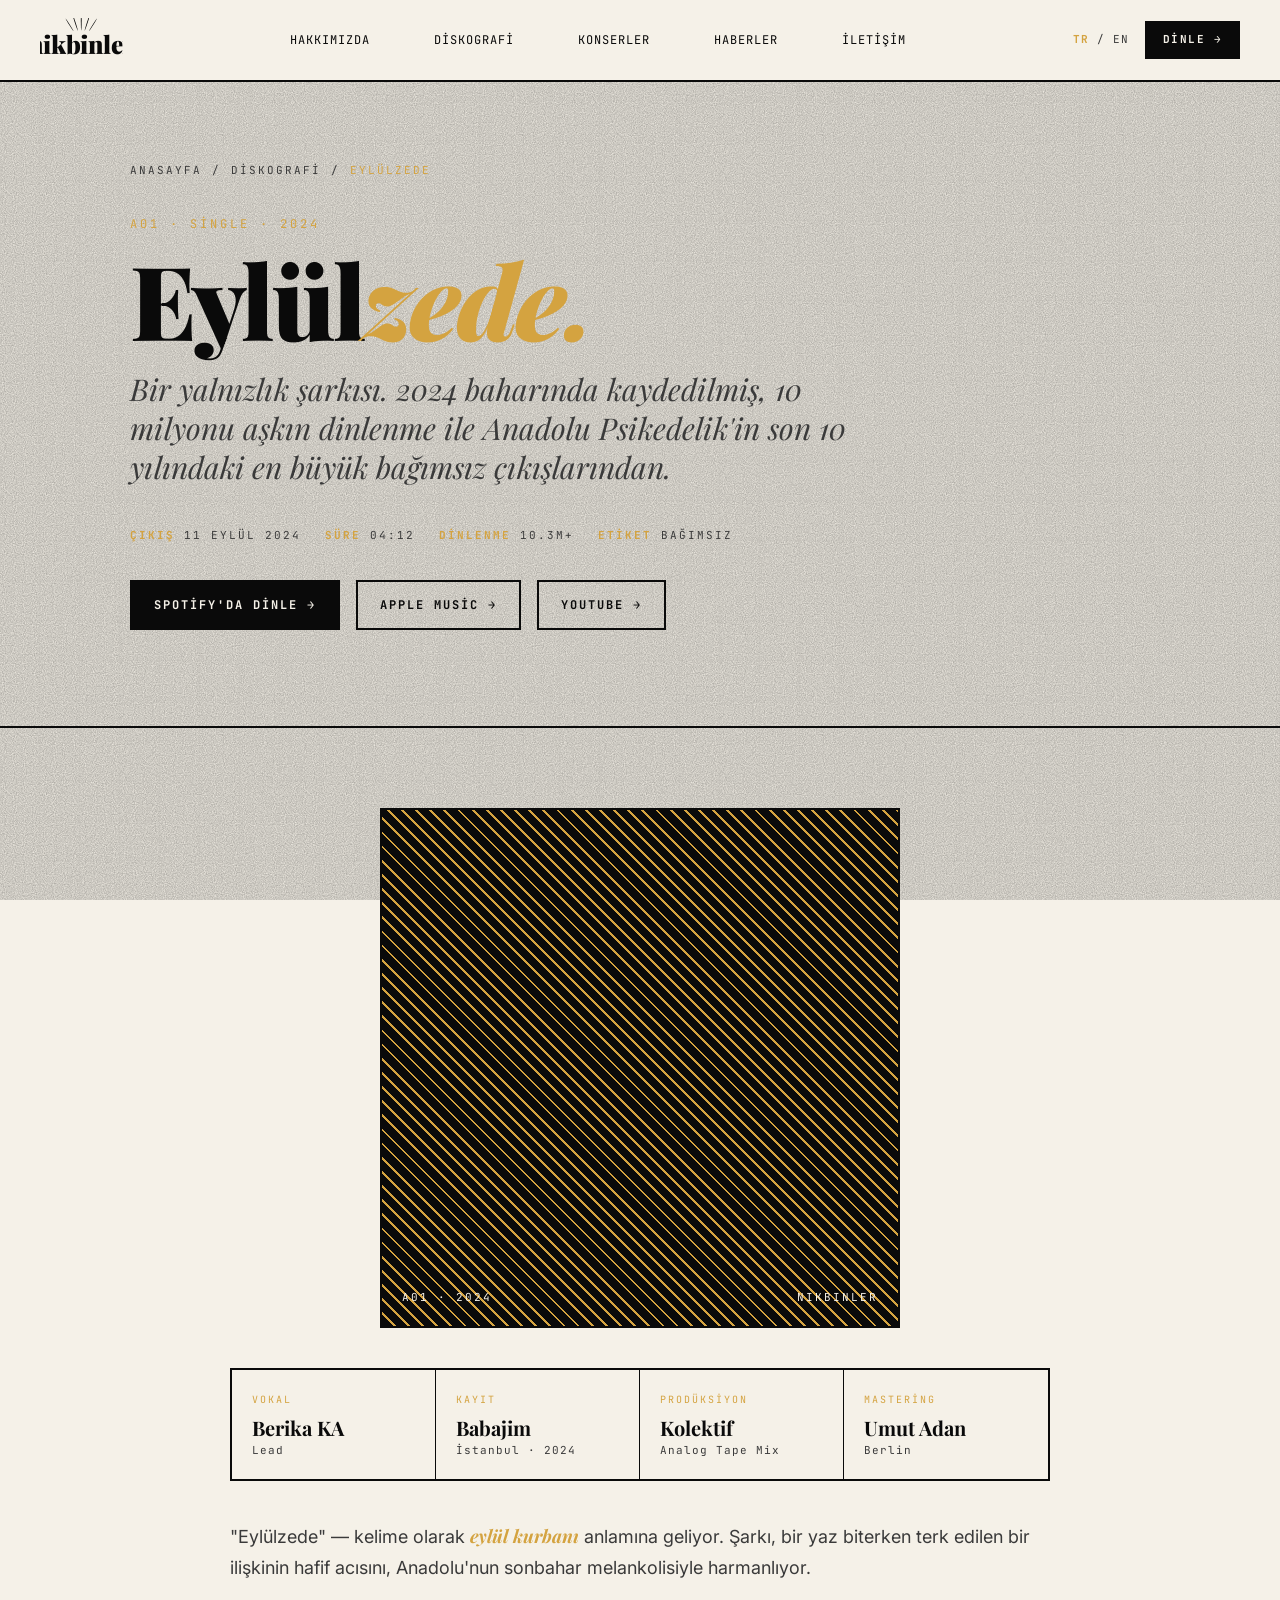
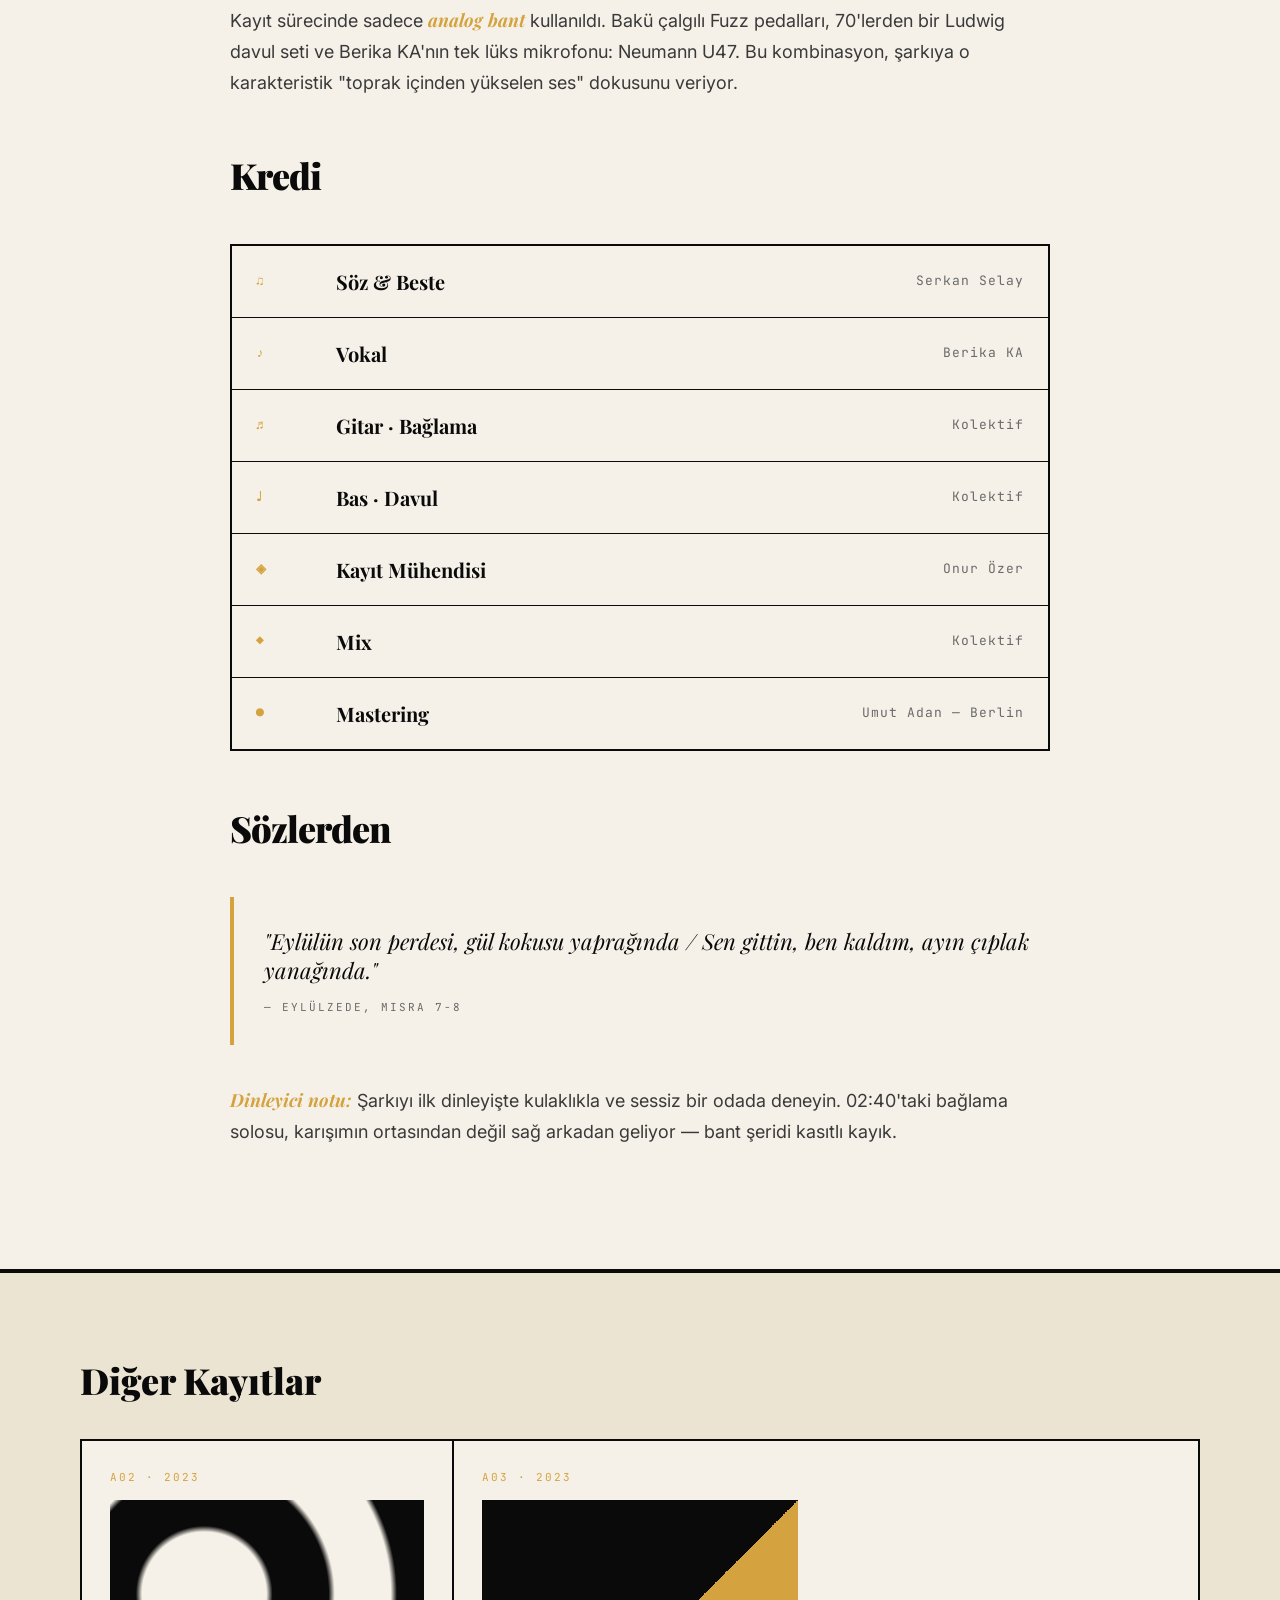
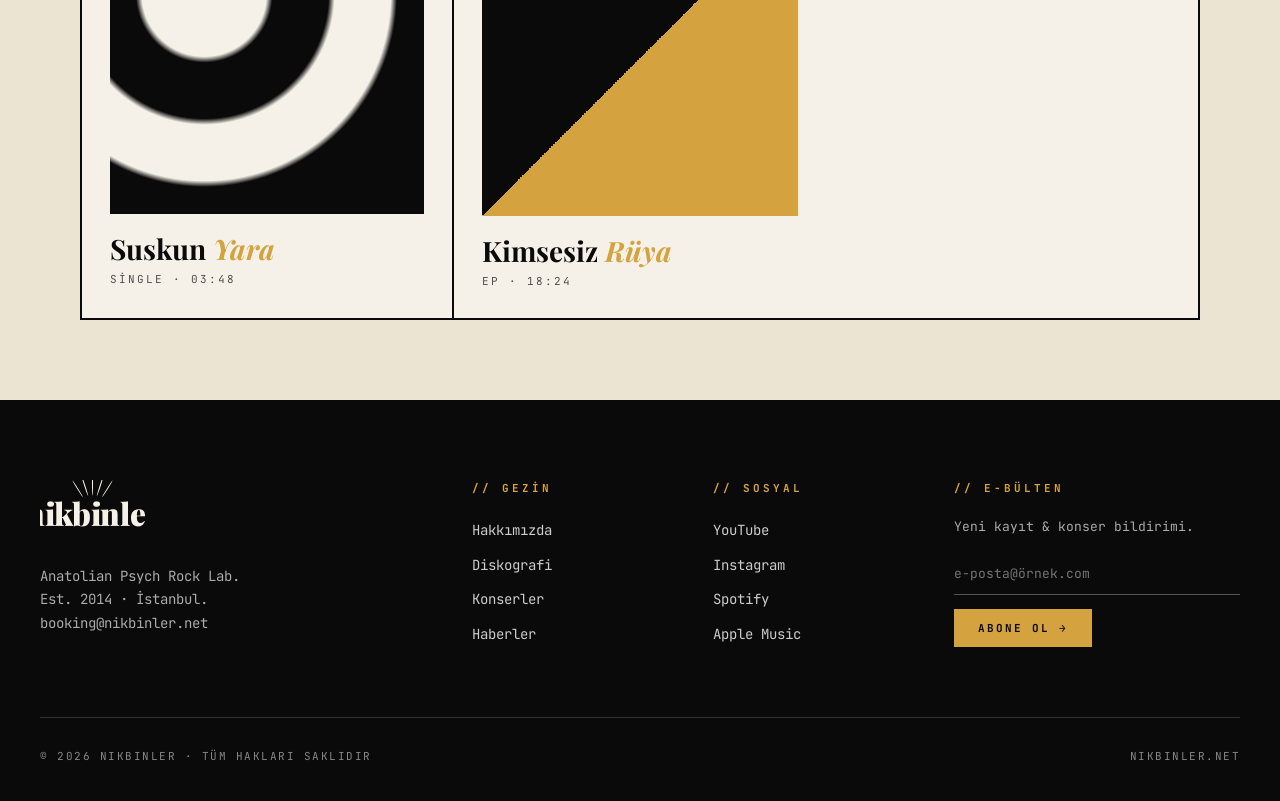
==== album/eylulzede.html @ 9ee7f10b "Add album detail pages (eylulzede, suskun-yara, kimsesiz-ruya)" ====
<!doctype html>
<html lang="tr">
<head>
<meta charset="utf-8">
<meta name="viewport" content="width=device-width,initial-scale=1">
<title>Eylülzede — Single 2024 · Nikbinler</title>
<meta name="description" content="Nikbinler — Eylülzede · Bir yalnızlık şarkısı. 2024 single, 10M+ dinlenme. Vokal: Berika KA.">
<link rel="preconnect" href="https://fonts.googleapis.com">
<link rel="preconnect" href="https://fonts.gstatic.com" crossorigin>
<link href="https://fonts.googleapis.com/css2?family=JetBrains+Mono:wght@400;500;700&family=Playfair+Display:ital,wght@0,700;0,900;1,700&family=Inter:wght@400;500&display=swap" rel="stylesheet">
<link rel="stylesheet" href="/shared/style.css">
</head>
<body>

<svg style="display:none" aria-hidden="true" xmlns="http://www.w3.org/2000/svg">
  <symbol id="nb-logo" viewBox="0 0 600 320">
    <g fill="currentColor" transform="translate(300 90)">
      <ellipse cx="0" cy="-70" rx="3" ry="70"/>
      <ellipse cx="-45" cy="-60" rx="3" ry="65" transform="rotate(-18 -45 -60)"/>
      <ellipse cx="45" cy="-60" rx="3" ry="65" transform="rotate(18 45 -60)"/>
      <ellipse cx="-85" cy="-40" rx="2.5" ry="55" transform="rotate(-32 -85 -40)"/>
      <ellipse cx="85" cy="-40" rx="2.5" ry="55" transform="rotate(32 85 -40)"/>
    </g>
    <text x="300" y="260" text-anchor="middle" fill="currentColor" font-family="'Alfa Slab One','Playfair Display',Georgia,serif" font-size="180" letter-spacing="-2" font-weight="900">nikbinler</text>
  </symbol>
</svg>

<nav>
  <div class="nav-inner">
    <a href="/" class="nav-logo" aria-label="Nikbinler"><svg viewBox="0 0 600 320"><use href="#nb-logo"/></svg></a>
    <div class="nav-menu" id="nav-menu">
      <a href="/#hakkimizda">Hakkımızda</a>
      <a href="/#diskografi">Diskografi</a>
      <a href="/#konserler">Konserler</a>
      <a href="/#haberler">Haberler</a>
      <a href="/#iletisim">İletişim</a>
    </div>
    <div class="nav-right">
      <span class="lang"><b>TR</b> / EN</span>
      <a href="/#dinle" class="nav-cta">Dinle →</a>
    </div>
    <button class="nav-toggle" aria-label="Menüyü aç/kapat" aria-expanded="false" aria-controls="nav-menu"><span></span><span></span><span></span></button>
  </div>
</nav>

<section class="detail-hero">
  <div class="container">
    <div class="breadcrumb"><a href="/">Anasayfa</a> / <a href="/#diskografi">Diskografi</a> / <span>Eylülzede</span></div>
    <div class="detail-kicker">A01 · Single · 2024</div>
    <h1 class="detail-title">Eylül<i>zede.</i></h1>
    <p class="detail-sub">Bir yalnızlık şarkısı. 2024 baharında kaydedilmiş, 10 milyonu aşkın dinlenme ile Anadolu Psikedelik'in son 10 yılındaki en büyük bağımsız çıkışlarından.</p>
    <div class="meta-row">
      <span><b>ÇIKIŞ</b> 11 Eylül 2024</span>
      <span><b>SÜRE</b> 04:12</span>
      <span><b>DİNLENME</b> 10.3M+</span>
      <span><b>ETİKET</b> Bağımsız</span>
    </div>
    <div class="cta-row">
      <a href="https://open.spotify.com" target="_blank" rel="noopener" class="primary">Spotify'da Dinle →</a>
      <a href="https://music.apple.com" target="_blank" rel="noopener">Apple Music →</a>
      <a href="https://youtube.com" target="_blank" rel="noopener">YouTube →</a>
    </div>
  </div>
</section>

<section class="detail-body">
  <div class="container">
    <div class="big-cover" style="background:repeating-linear-gradient(45deg,var(--ink),var(--ink) 8px,var(--accent) 8px,var(--accent) 10px)">
      <div class="lbl"><span>A01 · 2024</span><span>NIKBINLER</span></div>
    </div>

    <div class="info-grid">
      <div class="info-cell"><div class="k">Vokal</div><div class="v">Berika KA<small>Lead</small></div></div>
      <div class="info-cell"><div class="k">Kayıt</div><div class="v">Babajim<small>İstanbul · 2024</small></div></div>
      <div class="info-cell"><div class="k">Prodüksiyon</div><div class="v">Kolektif<small>Analog Tape Mix</small></div></div>
      <div class="info-cell"><div class="k">Mastering</div><div class="v">Umut Adan<small>Berlin</small></div></div>
    </div>

    <p>"Eylülzede" — kelime olarak <i>eylül kurbanı</i> anlamına geliyor. Şarkı, bir yaz biterken terk edilen bir ilişkinin hafif acısını, Anadolu'nun sonbahar melankolisiyle harmanlıyor.</p>
    <p>Kayıt sürecinde sadece <i>analog bant</i> kullanıldı. Bakü çalgılı Fuzz pedalları, 70'lerden bir Ludwig davul seti ve Berika KA'nın tek lüks mikrofonu: Neumann U47. Bu kombinasyon, şarkıya o karakteristik "toprak içinden yükselen ses" dokusunu veriyor.</p>

    <h3>Kredi</h3>
    <ul class="tracklist">
      <li><span class="tn">♫</span><span class="tt">Söz & Beste</span><span class="td">Serkan Selay</span></li>
      <li><span class="tn">♪</span><span class="tt">Vokal</span><span class="td">Berika KA</span></li>
      <li><span class="tn">♬</span><span class="tt">Gitar · Bağlama</span><span class="td">Kolektif</span></li>
      <li><span class="tn">♩</span><span class="tt">Bas · Davul</span><span class="td">Kolektif</span></li>
      <li><span class="tn">◈</span><span class="tt">Kayıt Mühendisi</span><span class="td">Onur Özer</span></li>
      <li><span class="tn">◆</span><span class="tt">Mix</span><span class="td">Kolektif</span></li>
      <li><span class="tn">●</span><span class="tt">Mastering</span><span class="td">Umut Adan — Berlin</span></li>
    </ul>

    <h3>Sözlerden</h3>
    <blockquote class="pull-quote">"Eylülün son perdesi, gül kokusu yaprağında / Sen gittin, ben kaldım, ayın çıplak yanağında."<footer>— Eylülzede, mısra 7-8</footer></blockquote>

    <p><i>Dinleyici notu:</i> Şarkıyı ilk dinleyişte kulaklıkla ve sessiz bir odada deneyin. 02:40'taki bağlama solosu, karışımın ortasından değil sağ arkadan geliyor — bant şeridi kasıtlı kayık.</p>
  </div>
</section>

<div class="related">
  <div class="container">
    <h3>Diğer Kayıtlar</h3>
    <div class="related-grid albums" style="margin-top:30px">
      <a href="/album/suskun-yara" class="album"><div class="album-num">A02 · 2023</div><div class="album-cover cov2"></div><div class="album-title">Suskun <i>Yara</i></div><div class="album-meta">Single · 03:48</div></a>
      <a href="/album/kimsesiz-ruya" class="album"><div class="album-num">A03 · 2023</div><div class="album-cover cov3"></div><div class="album-title">Kimsesiz <i>Rüya</i></div><div class="album-meta">EP · 18:24</div></a>
    </div>
  </div>
</div>

<footer>
  <div class="footer-grid">
    <div class="footer-brand">
      <svg viewBox="0 0 600 320"><use href="#nb-logo"/></svg>
      <p>Anatolian Psych Rock Lab.<br>Est. 2014 · İstanbul.<br>booking@nikbinler.net</p>
    </div>
    <div><h5>// Gezin</h5><ul><li><a href="/#hakkimizda">Hakkımızda</a></li><li><a href="/#diskografi">Diskografi</a></li><li><a href="/#konserler">Konserler</a></li><li><a href="/#haberler">Haberler</a></li></ul></div>
    <div><h5>// Sosyal</h5><ul><li><a href="https://youtube.com/@nikbinler" target="_blank" rel="noopener">YouTube</a></li><li><a href="https://instagram.com/nikbinlerband" target="_blank" rel="noopener">Instagram</a></li><li><a href="#">Spotify</a></li><li><a href="#">Apple Music</a></li></ul></div>
    <div class="newsletter"><h5>// E-Bülten</h5><p style="font-size:13px;color:#aaa;margin-bottom:16px;font-family:'JetBrains Mono',monospace">Yeni kayıt & konser bildirimi.</p><input type="email" placeholder="e-posta@örnek.com"><button>Abone Ol →</button></div>
  </div>
  <div class="copyright"><span>© 2026 NIKBINLER · TÜM HAKLARI SAKLIDIR</span><span>NIKBINLER.NET</span></div>
</footer>

<script>
(function(){var b=document.querySelector('.nav-toggle'),m=document.getElementById('nav-menu');if(!b||!m)return;b.addEventListener('click',function(){var o=m.classList.toggle('open');b.setAttribute('aria-expanded',o?'true':'false');});m.querySelectorAll('a').forEach(function(a){a.addEventListener('click',function(){m.classList.remove('open');b.setAttribute('aria-expanded','false');});});})();
</script>

</body>
</html>
---- shared/style.css ----
:root{
  --paper:#f5f1e8;
  --paper2:#ebe4d2;
  --ink:#0a0a0a;
  --ink-dim:#3a3a3a;
  --ink-light:#6a6a6a;
  --accent:#d4a340;
  --accent-hi:#e87a2f;
  --tape:#f0d98a;
}
*{box-sizing:border-box;margin:0;padding:0}
html{scroll-behavior:smooth}
body{background:var(--paper);color:var(--ink);font-family:'Inter',system-ui,sans-serif;font-weight:400;line-height:1.55;overflow-x:hidden;position:relative}
body::before{content:"";position:fixed;inset:0;background-image:url("/shared/img/noise.svg"),repeating-linear-gradient(0deg,transparent 0,transparent 39px,rgba(10,10,10,.04) 39px,rgba(10,10,10,.04) 40px),repeating-linear-gradient(90deg,transparent 0,transparent 39px,rgba(10,10,10,.04) 39px,rgba(10,10,10,.04) 40px);opacity:.6;pointer-events:none;z-index:1;mix-blend-mode:multiply}
a{color:inherit;text-decoration:none}
img{max-width:100%;display:block}
.container{max-width:1320px;margin:0 auto;padding:0 40px;position:relative;z-index:2}

nav{position:sticky;top:0;z-index:100;background:var(--paper);border-bottom:2px solid var(--ink)}
.nav-inner{display:grid;grid-template-columns:auto 1fr auto;gap:40px;align-items:center;padding:18px 40px;max-width:1400px;margin:0 auto}
.nav-logo{color:var(--ink);height:44px}
.nav-logo svg{height:100%;width:auto}
.nav-menu{display:flex;gap:32px;align-items:center;justify-content:center}
.nav-menu a{font-family:'JetBrains Mono',monospace;font-size:12px;letter-spacing:1px;text-transform:uppercase;color:var(--ink);transition:color .15s;position:relative}
.nav-menu a::before{content:"[ ";color:var(--accent);opacity:0;transition:opacity .15s}
.nav-menu a::after{content:" ]";color:var(--accent);opacity:0;transition:opacity .15s}
.nav-menu a:hover::before,.nav-menu a:hover::after{opacity:1}
.nav-right{display:flex;gap:16px;align-items:center}
.nav-cta{background:var(--ink);color:var(--paper);padding:10px 18px;font-family:'JetBrains Mono',monospace;font-size:11px;letter-spacing:1.5px;text-transform:uppercase;font-weight:700}
.nav-cta:hover{background:var(--accent-hi);color:var(--ink)}
.lang{font-family:'JetBrains Mono',monospace;font-size:11px;color:var(--ink-dim);letter-spacing:1px}
.lang b{color:var(--accent)}
.nav-toggle{display:none;background:none;border:2px solid var(--ink);width:42px;height:42px;cursor:pointer;padding:0;position:relative}
.nav-toggle span{display:block;width:20px;height:2px;background:var(--ink);margin:4px auto;transition:transform .25s,opacity .2s}
.nav-toggle[aria-expanded="true"] span:nth-child(1){transform:translateY(6px) rotate(45deg)}
.nav-toggle[aria-expanded="true"] span:nth-child(2){opacity:0}
.nav-toggle[aria-expanded="true"] span:nth-child(3){transform:translateY(-6px) rotate(-45deg)}

.hero{min-height:92vh;display:grid;grid-template-columns:1fr 1fr;padding:60px 40px;position:relative;border-bottom:2px solid var(--ink);gap:60px}
.hero-left{display:flex;flex-direction:column;justify-content:space-between;padding-top:40px}
.hero-meta{font-family:'JetBrains Mono',monospace;font-size:12px;letter-spacing:1.5px;text-transform:uppercase;color:var(--ink-dim);line-height:2}
.hero-meta b{color:var(--accent)}
.hero h1{font-family:'Playfair Display',serif;font-weight:900;font-size:clamp(80px,14vw,220px);line-height:.85;color:var(--ink);letter-spacing:-.04em;margin:40px 0}
.hero h1 i{font-style:italic;color:var(--accent)}
.hero-right{background:var(--ink);color:var(--paper);padding:60px 50px;display:flex;flex-direction:column;justify-content:space-between;position:relative;overflow:hidden}
.hero-right::before{content:"";position:absolute;inset:0;background-image:url("/shared/img/noise.svg");opacity:.15;pointer-events:none}
.hero-tag{font-family:'JetBrains Mono',monospace;font-size:11px;letter-spacing:2px;text-transform:uppercase;color:var(--tape);margin-bottom:30px}
.hero-right h2{font-family:'Playfair Display',serif;font-weight:700;font-size:36px;line-height:1.15;margin-bottom:24px;font-style:italic}
.hero-right p{font-size:15px;color:#d8d3c4;line-height:1.7;margin-bottom:32px;max-width:420px}
.play-big{display:inline-flex;align-items:center;gap:14px;font-family:'JetBrains Mono',monospace;font-size:14px;letter-spacing:2px;text-transform:uppercase;color:var(--tape);border:1px solid var(--tape);padding:16px 24px;width:fit-content;transition:all .2s;position:relative;z-index:2}
.play-big:hover{background:var(--tape);color:var(--ink)}
.play-big svg{width:18px;height:18px}
.tape-strip{position:absolute;background:var(--tape);opacity:.75;mix-blend-mode:screen;padding:4px 10px;font-family:'JetBrains Mono',monospace;font-size:10px;letter-spacing:2px;color:var(--ink);font-weight:700;transform:rotate(-3deg)}

.runner{background:var(--ink);color:var(--paper);padding:12px 0;overflow:hidden;border-bottom:2px solid var(--ink)}
.runner-track{display:flex;gap:40px;white-space:nowrap;animation:slide 35s linear infinite;font-family:'JetBrains Mono',monospace;font-size:13px;letter-spacing:2px;text-transform:uppercase}
.runner-track span{display:inline-flex;align-items:center;gap:20px}
.runner-track span::after{content:"✕";color:var(--accent)}
@keyframes slide{to{transform:translateX(-50%)}}

section{padding:120px 40px;border-bottom:2px solid var(--ink);position:relative;z-index:2}
.section-head{display:grid;grid-template-columns:auto 1fr;gap:40px;align-items:baseline;margin-bottom:60px}
.section-num{font-family:'JetBrains Mono',monospace;font-size:14px;color:var(--accent);letter-spacing:2px}
.section-title{font-family:'Playfair Display',serif;font-weight:900;font-size:clamp(48px,7vw,96px);line-height:.95;color:var(--ink);letter-spacing:-.03em}
.section-title i{color:var(--accent);font-style:italic}

.about{display:grid;grid-template-columns:1fr 1.2fr;gap:80px;align-items:start;max-width:1320px;margin:0 auto}
.about-visual{aspect-ratio:3/4;background:var(--ink);position:relative;overflow:hidden}
.about-visual::before{content:"BERİKA KA · ANATOLIAN PSYCH";position:absolute;bottom:30px;left:30px;color:var(--paper);font-family:'JetBrains Mono',monospace;font-size:11px;letter-spacing:2px;z-index:3}
.about-visual::after{content:"";position:absolute;inset:0;background:linear-gradient(135deg,var(--ink),#2a1a08 50%,var(--accent-hi) 80%,var(--accent));opacity:.92;mix-blend-mode:screen}
.about-content p{font-size:18px;color:var(--ink-dim);margin-bottom:22px;max-width:600px}
.about-content p i{color:var(--accent);font-family:'Playfair Display',serif;font-weight:700}
.about-content .lede{font-family:'Playfair Display',serif;font-size:28px;line-height:1.3;color:var(--ink);font-style:italic;margin-bottom:32px;font-weight:700}
.pull-quote{margin:40px 0;padding:30px 0 30px 30px;border-left:4px solid var(--accent);font-family:'Playfair Display',serif;font-size:22px;font-style:italic;color:var(--ink);line-height:1.35}
.pull-quote footer{font-family:'JetBrains Mono',monospace;font-size:11px;letter-spacing:2px;text-transform:uppercase;color:var(--ink-light);margin-top:14px;font-style:normal;padding:0;background:none;border:none}

.albums{display:grid;grid-template-columns:repeat(3,1fr);gap:0;border:2px solid var(--ink)}
.album{padding:28px;border-right:2px solid var(--ink);transition:background .2s;position:relative;display:block;color:inherit}
.album:last-child{border-right:none}
.album:hover{background:var(--ink);color:var(--paper)}
.album-num{font-family:'JetBrains Mono',monospace;font-size:11px;color:var(--accent);letter-spacing:2px;margin-bottom:14px}
.album-cover{aspect-ratio:1;margin-bottom:20px;position:relative;overflow:hidden}
.cov1{background:repeating-linear-gradient(45deg,var(--ink),var(--ink) 8px,var(--accent) 8px,var(--accent) 10px)}
.cov2{background:radial-gradient(circle at 30% 30%,var(--paper),var(--paper) 20%,var(--ink) 22%,var(--ink) 40%,var(--paper) 42%,var(--paper) 60%,var(--ink) 62%)}
.cov3{background:linear-gradient(135deg,var(--ink) 0%,var(--ink) 50%,var(--accent) 50%,var(--accent) 100%)}
.album-title{font-family:'Playfair Display',serif;font-weight:700;font-size:28px;line-height:1.1;margin-bottom:6px}
.album-title i{color:var(--accent);font-style:italic}
.album:hover .album-title i{color:var(--tape)}
.album-meta{font-family:'JetBrains Mono',monospace;font-size:11px;letter-spacing:2px;text-transform:uppercase;color:inherit;opacity:.7}

.concerts-wrap{background:var(--paper2)}
.concert-list{border:2px solid var(--ink);background:var(--paper);margin-top:40px}
.concert{display:grid;grid-template-columns:80px 140px 1fr auto;gap:24px;padding:28px 28px;align-items:center;border-bottom:1px solid var(--ink);color:inherit}
.concert:last-child{border-bottom:none}
.concert:hover{background:var(--ink);color:var(--paper)}
.concert:hover .c-num,.concert:hover .c-date b{color:var(--accent)}
.c-num{font-family:'JetBrains Mono',monospace;font-size:12px;color:var(--accent);letter-spacing:2px}
.c-date{font-family:'JetBrains Mono',monospace;font-size:11px;letter-spacing:1.5px;text-transform:uppercase;line-height:1.3}
.c-date b{display:block;font-family:'Playfair Display',serif;font-weight:900;font-size:36px;color:var(--ink);letter-spacing:-1px;line-height:.9;margin-bottom:2px}
.c-info h4{font-family:'Playfair Display',serif;font-weight:700;font-size:22px;margin-bottom:4px}
.c-info p{font-family:'JetBrains Mono',monospace;font-size:11px;color:inherit;opacity:.7;letter-spacing:1px;text-transform:uppercase}
.c-btn{font-family:'JetBrains Mono',monospace;font-size:11px;letter-spacing:1.5px;text-transform:uppercase;padding:10px 18px;border:1px solid currentColor;font-weight:700}
.c-btn:hover{background:var(--accent-hi);border-color:var(--accent-hi);color:var(--ink)}

.news-grid{display:grid;grid-template-columns:repeat(3,1fr);gap:0;border:2px solid var(--ink)}
.news-card{padding:32px;border-right:2px solid var(--ink);transition:background .2s;display:block;color:inherit}
.news-card:last-child{border-right:none}
.news-card:hover{background:var(--ink);color:var(--paper)}
.news-tag{font-family:'JetBrains Mono',monospace;font-size:10px;letter-spacing:2px;text-transform:uppercase;color:var(--accent);margin-bottom:14px;padding-bottom:10px;border-bottom:1px solid currentColor;display:block}
.news-card h4{font-family:'Playfair Display',serif;font-weight:700;font-size:24px;line-height:1.2;margin-bottom:14px}
.news-card p{font-size:14px;color:inherit;opacity:.8}
.news-date{font-family:'JetBrains Mono',monospace;font-size:11px;color:inherit;opacity:.6;margin-top:18px;letter-spacing:1px}

footer{background:var(--ink);color:var(--paper);padding:80px 40px 36px;position:relative;z-index:2}
.footer-grid{max-width:1320px;margin:0 auto;display:grid;grid-template-columns:2fr 1fr 1fr 1.5fr;gap:50px}
.footer-brand svg{height:56px;color:var(--paper)}
.footer-brand p{color:#aaa;margin-top:22px;font-size:14px;max-width:280px;font-family:'JetBrains Mono',monospace;line-height:1.7}
footer h5{font-family:'JetBrains Mono',monospace;font-size:11px;letter-spacing:3px;text-transform:uppercase;color:var(--accent);margin-bottom:20px}
footer ul{list-style:none;display:flex;flex-direction:column;gap:10px}
footer li a{color:#ccc;font-size:14px;font-family:'JetBrains Mono',monospace;transition:color .15s}
footer li a:hover{color:var(--tape)}
.newsletter input{background:transparent;border:none;border-bottom:1px solid #555;padding:12px 0;color:var(--paper);width:100%;font-family:'JetBrains Mono',monospace;font-size:13px}
.newsletter input:focus{outline:none;border-color:var(--tape)}
.newsletter button{margin-top:14px;font-family:'JetBrains Mono',monospace;font-size:11px;letter-spacing:2px;text-transform:uppercase;background:var(--accent);color:var(--ink);border:none;padding:12px 24px;font-weight:700;cursor:pointer}
.newsletter button:hover{background:var(--accent-hi);color:var(--ink)}
.copyright{max-width:1320px;margin:70px auto 0;padding-top:30px;border-top:1px solid #333;display:flex;justify-content:space-between;color:#888;font-size:11px;font-family:'JetBrains Mono',monospace;letter-spacing:1.5px}

/* DETAIL PAGES */
.detail-hero{padding:80px 40px 60px;border-bottom:2px solid var(--ink);position:relative;z-index:2}
.detail-hero .container{max-width:1100px}
.breadcrumb{font-family:'JetBrains Mono',monospace;font-size:11px;letter-spacing:2px;text-transform:uppercase;color:var(--ink-dim);margin-bottom:36px;display:flex;gap:10px;flex-wrap:wrap}
.breadcrumb a{color:var(--ink-dim)}
.breadcrumb a:hover{color:var(--accent)}
.breadcrumb span{color:var(--accent)}
.detail-kicker{font-family:'JetBrains Mono',monospace;font-size:12px;letter-spacing:3px;text-transform:uppercase;color:var(--accent);margin-bottom:18px}
.detail-title{font-family:'Playfair Display',serif;font-weight:900;font-size:clamp(48px,8vw,120px);line-height:.92;letter-spacing:-.03em;margin-bottom:24px}
.detail-title i{color:var(--accent);font-style:italic}
.detail-sub{font-family:'Playfair Display',serif;font-style:italic;font-size:clamp(20px,2.4vw,30px);line-height:1.3;color:var(--ink-dim);max-width:780px;margin-bottom:40px}
.detail-body{padding:80px 40px 100px;position:relative;z-index:2}
.detail-body .container{max-width:900px}
.detail-body p{font-size:18px;line-height:1.7;color:var(--ink-dim);margin-bottom:22px}
.detail-body p i{color:var(--accent);font-family:'Playfair Display',serif;font-weight:700}
.detail-body h3{font-family:'Playfair Display',serif;font-weight:900;font-size:36px;margin:50px 0 20px;letter-spacing:-1px}

.info-grid{display:grid;grid-template-columns:repeat(4,1fr);gap:0;border:2px solid var(--ink);margin:40px 0}
.info-cell{padding:22px 20px;border-right:1px solid var(--ink)}
.info-cell:last-child{border-right:none}
.info-cell .k{font-family:'JetBrains Mono',monospace;font-size:10px;letter-spacing:2px;text-transform:uppercase;color:var(--accent);margin-bottom:8px}
.info-cell .v{font-family:'Playfair Display',serif;font-weight:700;font-size:20px;line-height:1.2;color:var(--ink)}
.info-cell .v small{font-family:'JetBrains Mono',monospace;font-size:11px;letter-spacing:1px;color:var(--ink-dim);font-weight:400;display:block;margin-top:4px}

.big-cover{aspect-ratio:1;margin:0 auto 40px;max-width:520px;position:relative;border:2px solid var(--ink)}
.big-cover .lbl{position:absolute;bottom:20px;left:20px;right:20px;color:var(--paper);font-family:'JetBrains Mono',monospace;font-size:11px;letter-spacing:2px;z-index:3;display:flex;justify-content:space-between}

.tracklist{border:2px solid var(--ink);margin:40px 0}
.tracklist li{display:grid;grid-template-columns:60px 1fr auto;gap:20px;padding:20px 24px;border-bottom:1px solid var(--ink);list-style:none;font-family:'JetBrains Mono',monospace;font-size:13px;letter-spacing:1px;align-items:center}
.tracklist li:last-child{border-bottom:none}
.tracklist .tn{color:var(--accent);font-weight:700}
.tracklist .tt{font-family:'Playfair Display',serif;font-size:20px;letter-spacing:0;font-weight:700;color:var(--ink)}
.tracklist .td{color:var(--ink-light)}

.cta-row{display:flex;gap:16px;flex-wrap:wrap;margin:36px 0}
.cta-row a{font-family:'JetBrains Mono',monospace;font-size:12px;letter-spacing:2px;text-transform:uppercase;padding:14px 22px;border:2px solid var(--ink);font-weight:700;transition:all .2s}
.cta-row a.primary{background:var(--ink);color:var(--paper)}
.cta-row a.primary:hover{background:var(--accent-hi);border-color:var(--accent-hi);color:var(--ink)}
.cta-row a:not(.primary):hover{background:var(--ink);color:var(--paper)}

.venue-card{background:var(--paper2);border:2px solid var(--ink);padding:40px;margin:40px 0;display:grid;grid-template-columns:1fr auto;gap:40px;align-items:center}
.venue-card h4{font-family:'Playfair Display',serif;font-size:30px;font-weight:900;margin-bottom:8px;letter-spacing:-.5px}
.venue-card .addr{font-family:'JetBrains Mono',monospace;font-size:13px;color:var(--ink-dim);line-height:1.6}
.venue-card .price{font-family:'Playfair Display',serif;font-size:36px;font-weight:900;color:var(--accent-hi)}
.venue-card .price small{font-family:'JetBrains Mono',monospace;font-size:11px;display:block;color:var(--ink-dim);letter-spacing:2px;text-transform:uppercase;margin-top:2px;font-weight:400}

.meta-row{font-family:'JetBrains Mono',monospace;font-size:11px;letter-spacing:2px;text-transform:uppercase;color:var(--ink-dim);display:flex;gap:24px;flex-wrap:wrap;margin-bottom:20px}
.meta-row b{color:var(--accent)}

.related{border-top:2px solid var(--ink);padding:80px 40px;background:var(--paper2);position:relative;z-index:2}
.related h3{font-family:'Playfair Display',serif;font-weight:900;font-size:36px;margin-bottom:30px}
.related-grid{display:grid;grid-template-columns:repeat(3,1fr);gap:0;border:2px solid var(--ink);background:var(--paper);max-width:1320px;margin:0 auto}

@media(max-width:900px){
  .nav-inner{grid-template-columns:auto auto;padding:14px 20px;gap:16px}
  .nav-toggle{display:block;order:3}
  .nav-right{order:2;margin-left:auto}
  .nav-right .lang{display:none}
  .nav-cta{padding:8px 14px;font-size:10px}
  .nav-logo{height:36px}
  .nav-menu{position:fixed;top:72px;left:0;right:0;background:var(--paper);border-bottom:2px solid var(--ink);flex-direction:column;align-items:stretch;justify-content:flex-start;gap:0;padding:8px 0;transform:translateY(-120%);transition:transform .3s ease;z-index:99;max-height:calc(100vh - 72px);overflow-y:auto}
  .nav-menu.open{transform:translateY(0)}
  .nav-menu a{padding:18px 24px;font-size:14px;border-bottom:1px solid rgba(10,10,10,.08)}
  .nav-menu a::before,.nav-menu a::after{display:none}
  .hero{grid-template-columns:1fr;padding:40px 20px;gap:30px}
  .hero-right{order:2;padding:36px 24px}
  .hero-right h2{font-size:26px}
  .hero h1{margin:20px 0;font-size:clamp(64px,18vw,120px)}
  .container{padding:0 20px}
  section{padding:70px 20px}
  .section-head{grid-template-columns:1fr;gap:16px;margin-bottom:40px}
  .about{grid-template-columns:1fr;gap:40px}
  .albums,.news-grid,.related-grid{grid-template-columns:1fr}
  .album,.news-card{border-right:none;border-bottom:2px solid var(--ink)}
  .album:last-child,.news-card:last-child{border-bottom:none}
  .concert{grid-template-columns:1fr;gap:12px;padding:22px 20px}
  .footer-grid{grid-template-columns:1fr;gap:40px}
  footer{padding:60px 20px 28px}
  .copyright{flex-direction:column;gap:10px;text-align:center}
  .runner-track{font-size:11px}
  .info-grid{grid-template-columns:repeat(2,1fr)}
  .info-cell{border-bottom:1px solid var(--ink)}
  .info-cell:nth-last-child(-n+2){border-bottom:none}
  .info-cell:nth-child(2n){border-right:none}
  .venue-card{grid-template-columns:1fr;padding:28px;gap:24px}
  .detail-hero,.detail-body,.related{padding-left:20px;padding-right:20px}
  .tracklist li{grid-template-columns:40px 1fr auto;gap:12px;padding:16px;font-size:12px}
  .tracklist .tt{font-size:16px}
}
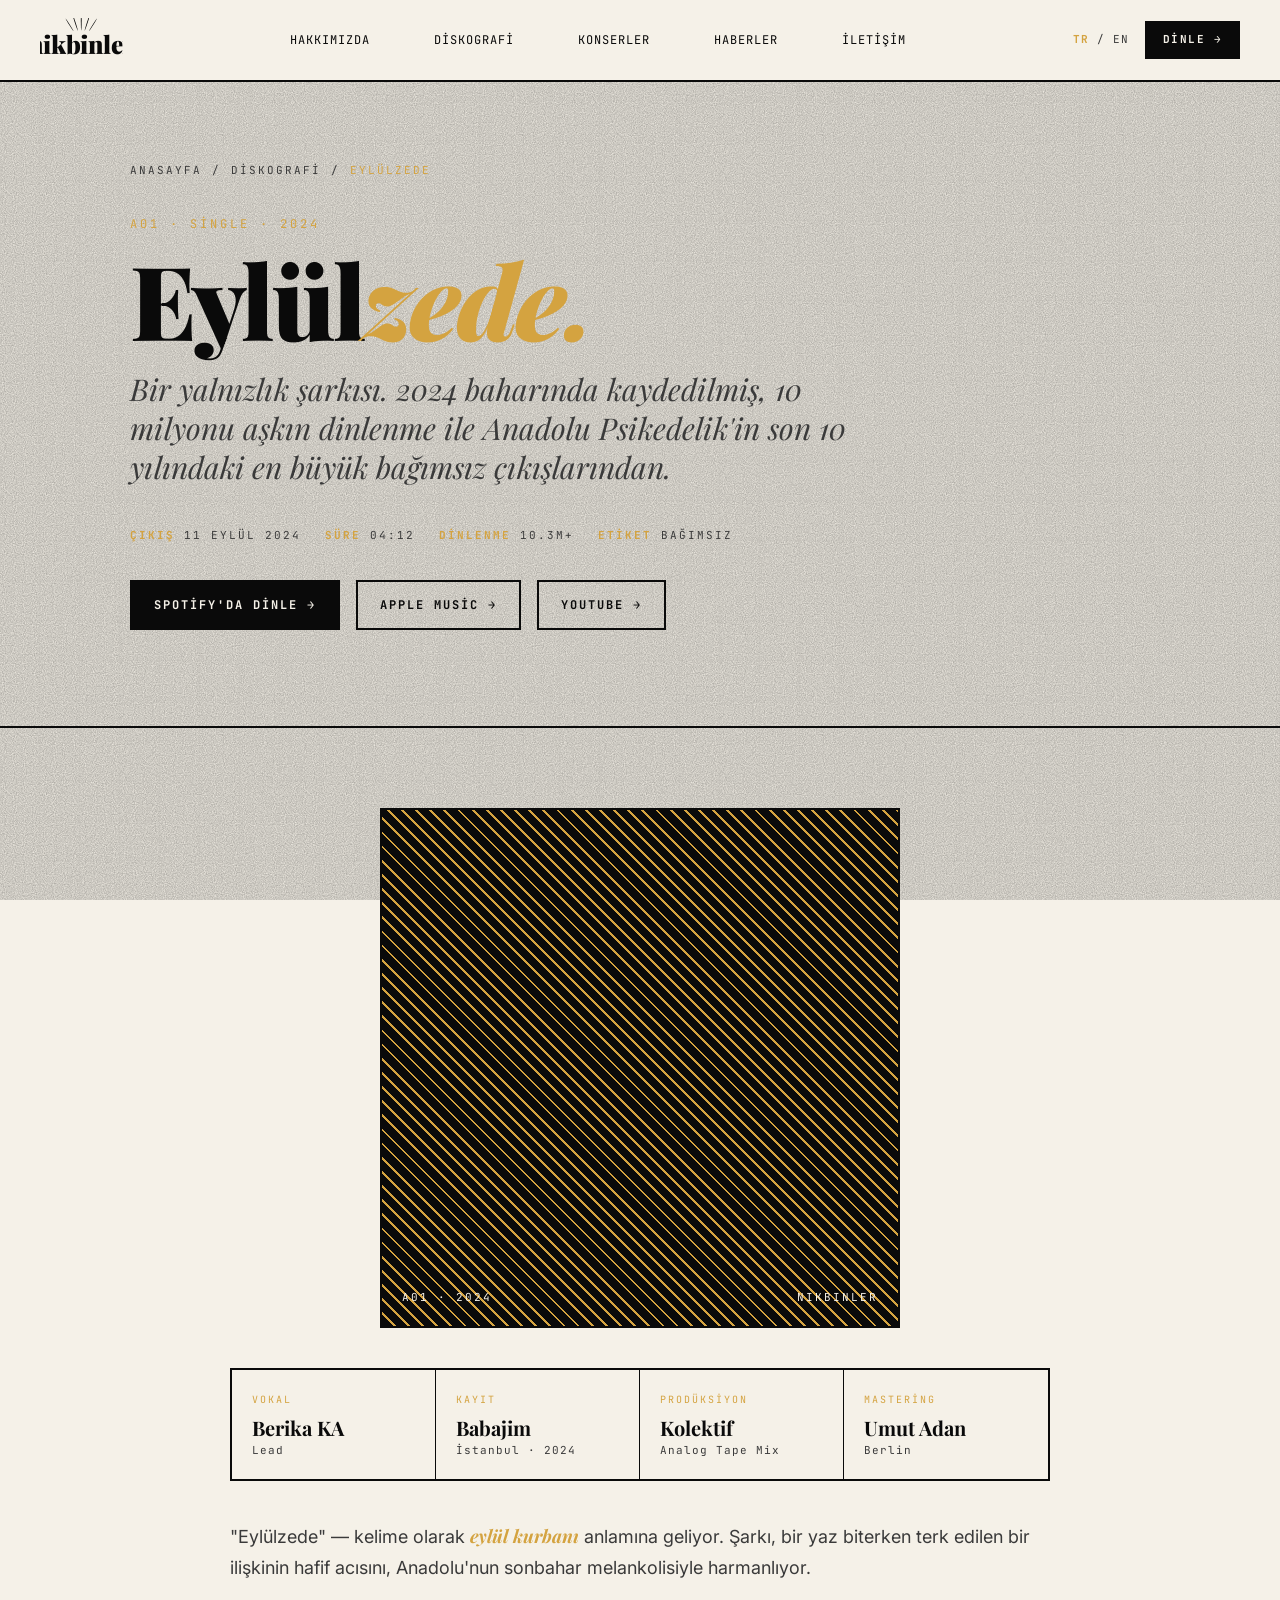
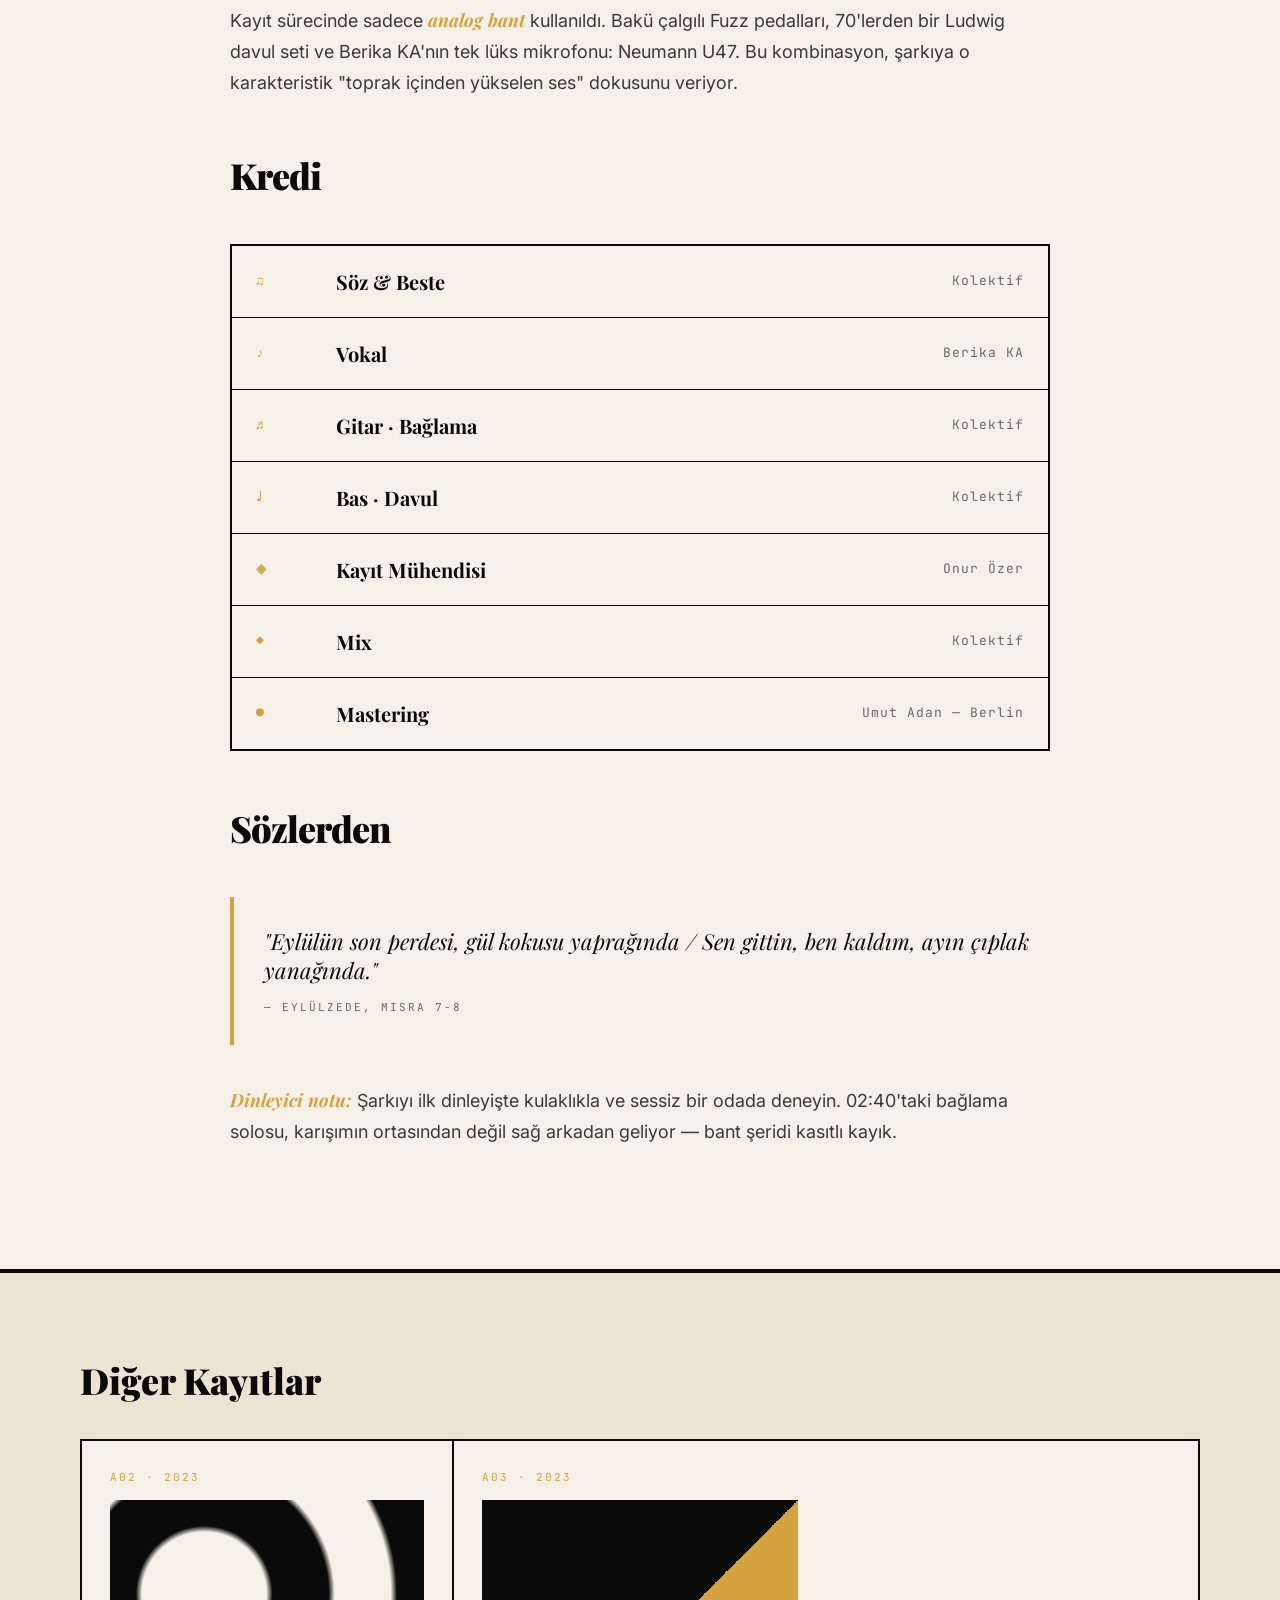
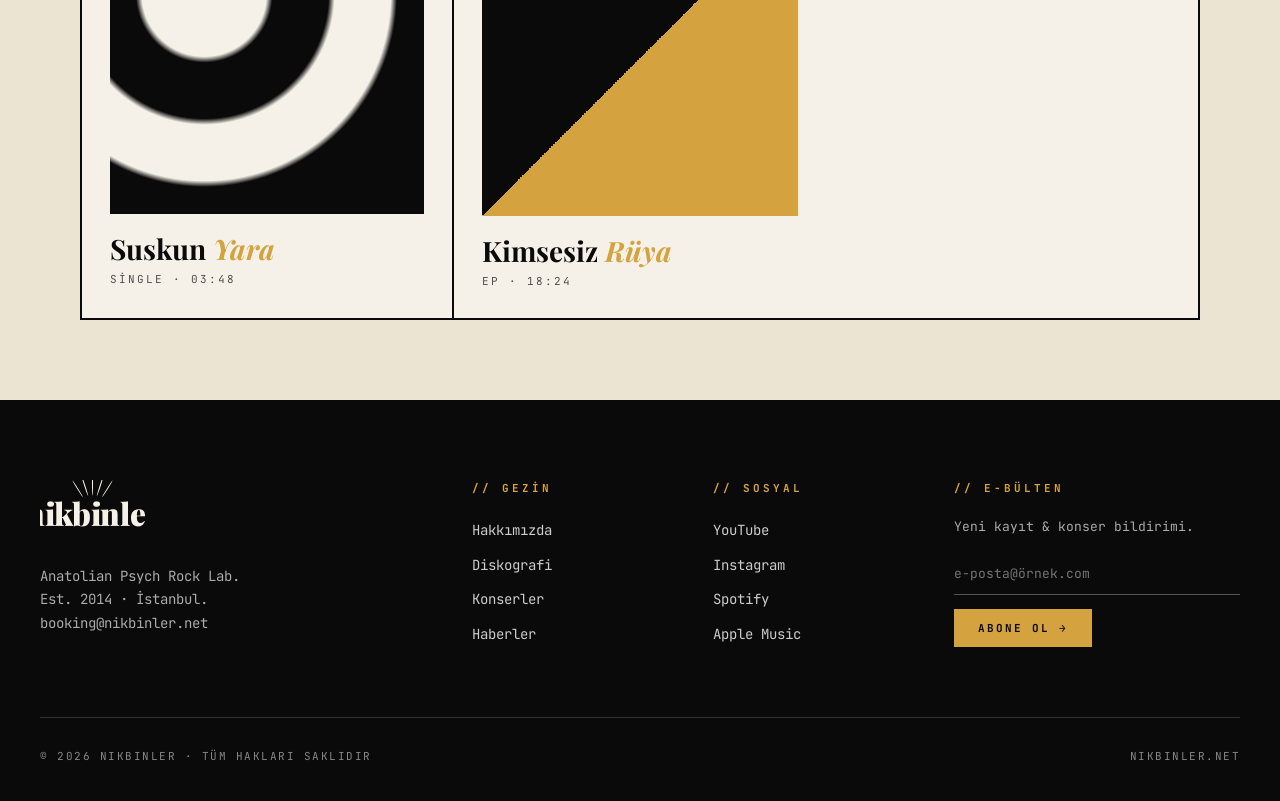
==== commit 18dbb532: "Add news detail pages and remove Serkan Selay from eylulzede credits" ====
--- a/album/eylulzede.html
+++ b/album/eylulzede.html
@@ -81,7 +81,7 @@
 
     <h3>Kredi</h3>
     <ul class="tracklist">
-      <li><span class="tn">♫</span><span class="tt">Söz & Beste</span><span class="td">Serkan Selay</span></li>
+      <li><span class="tn">♫</span><span class="tt">Söz & Beste</span><span class="td">Kolektif</span></li>
       <li><span class="tn">♪</span><span class="tt">Vokal</span><span class="td">Berika KA</span></li>
       <li><span class="tn">♬</span><span class="tt">Gitar · Bağlama</span><span class="td">Kolektif</span></li>
       <li><span class="tn">♩</span><span class="tt">Bas · Davul</span><span class="td">Kolektif</span></li>
